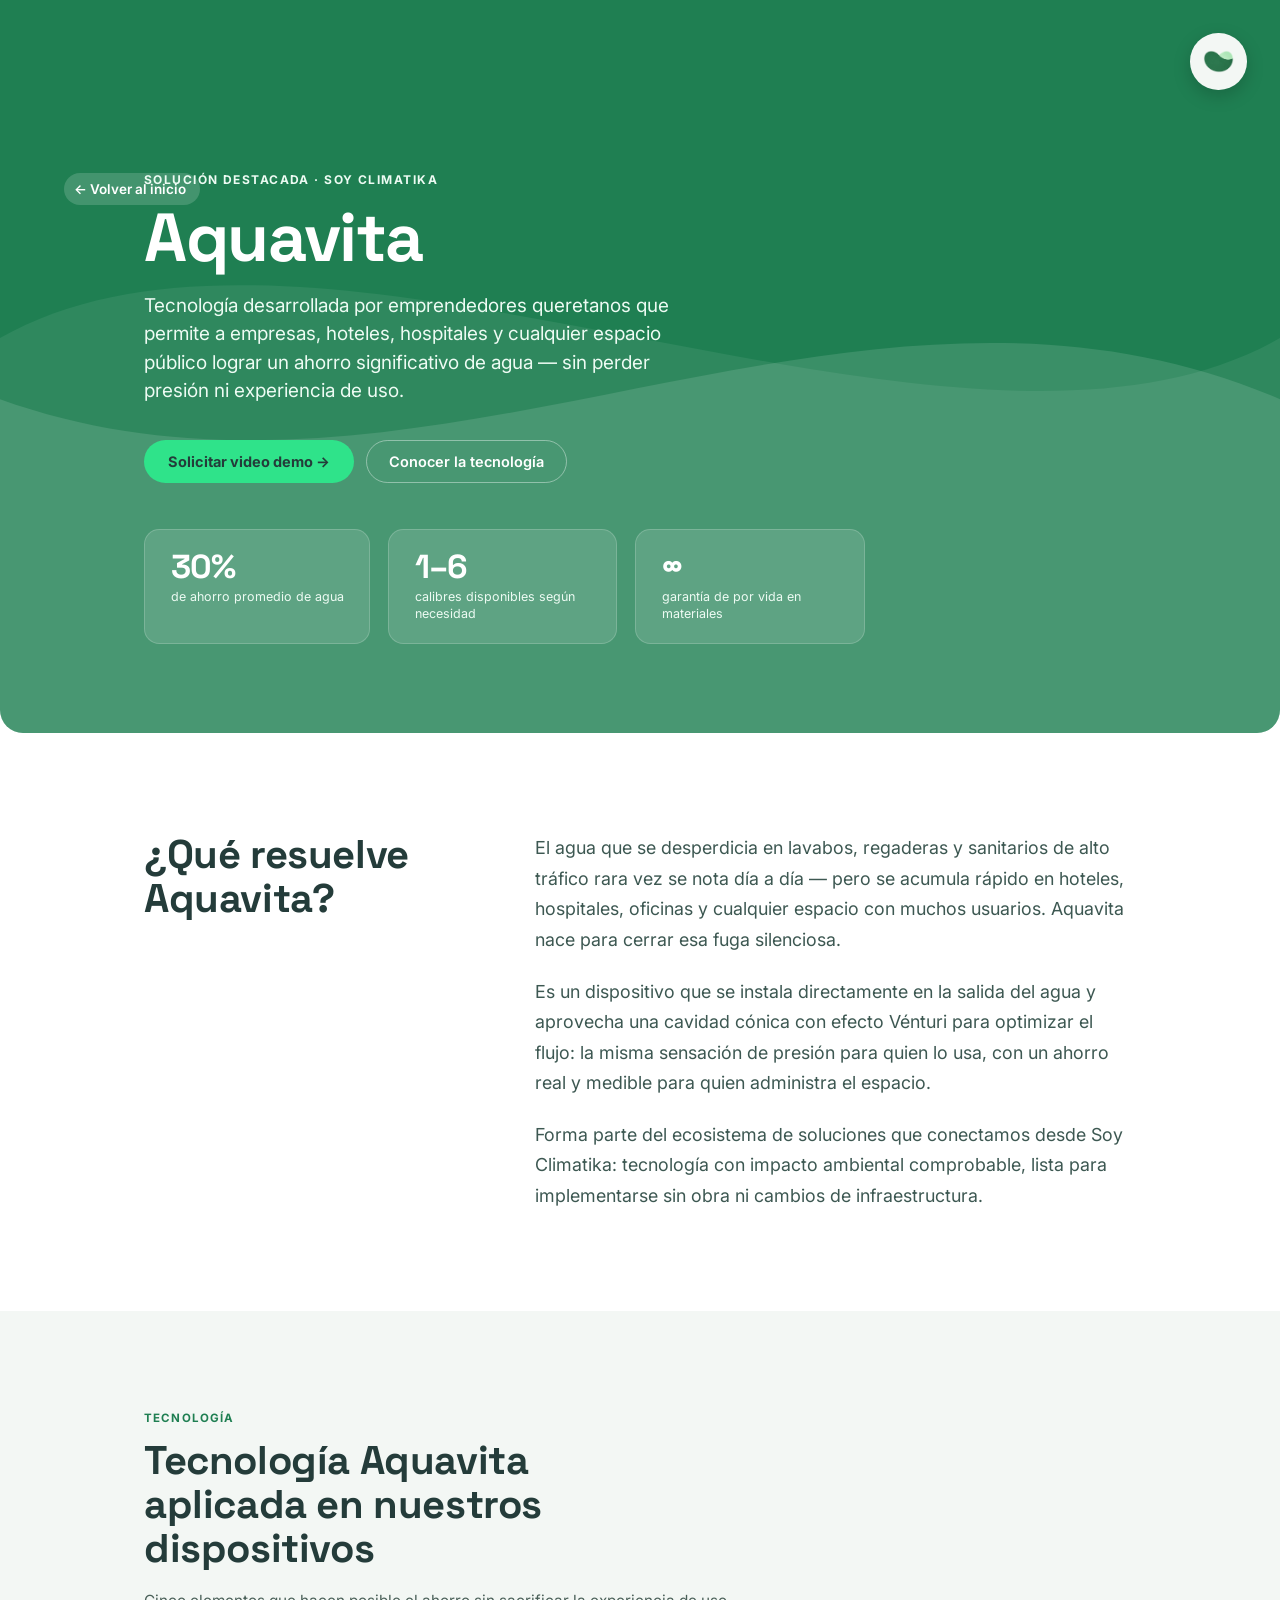
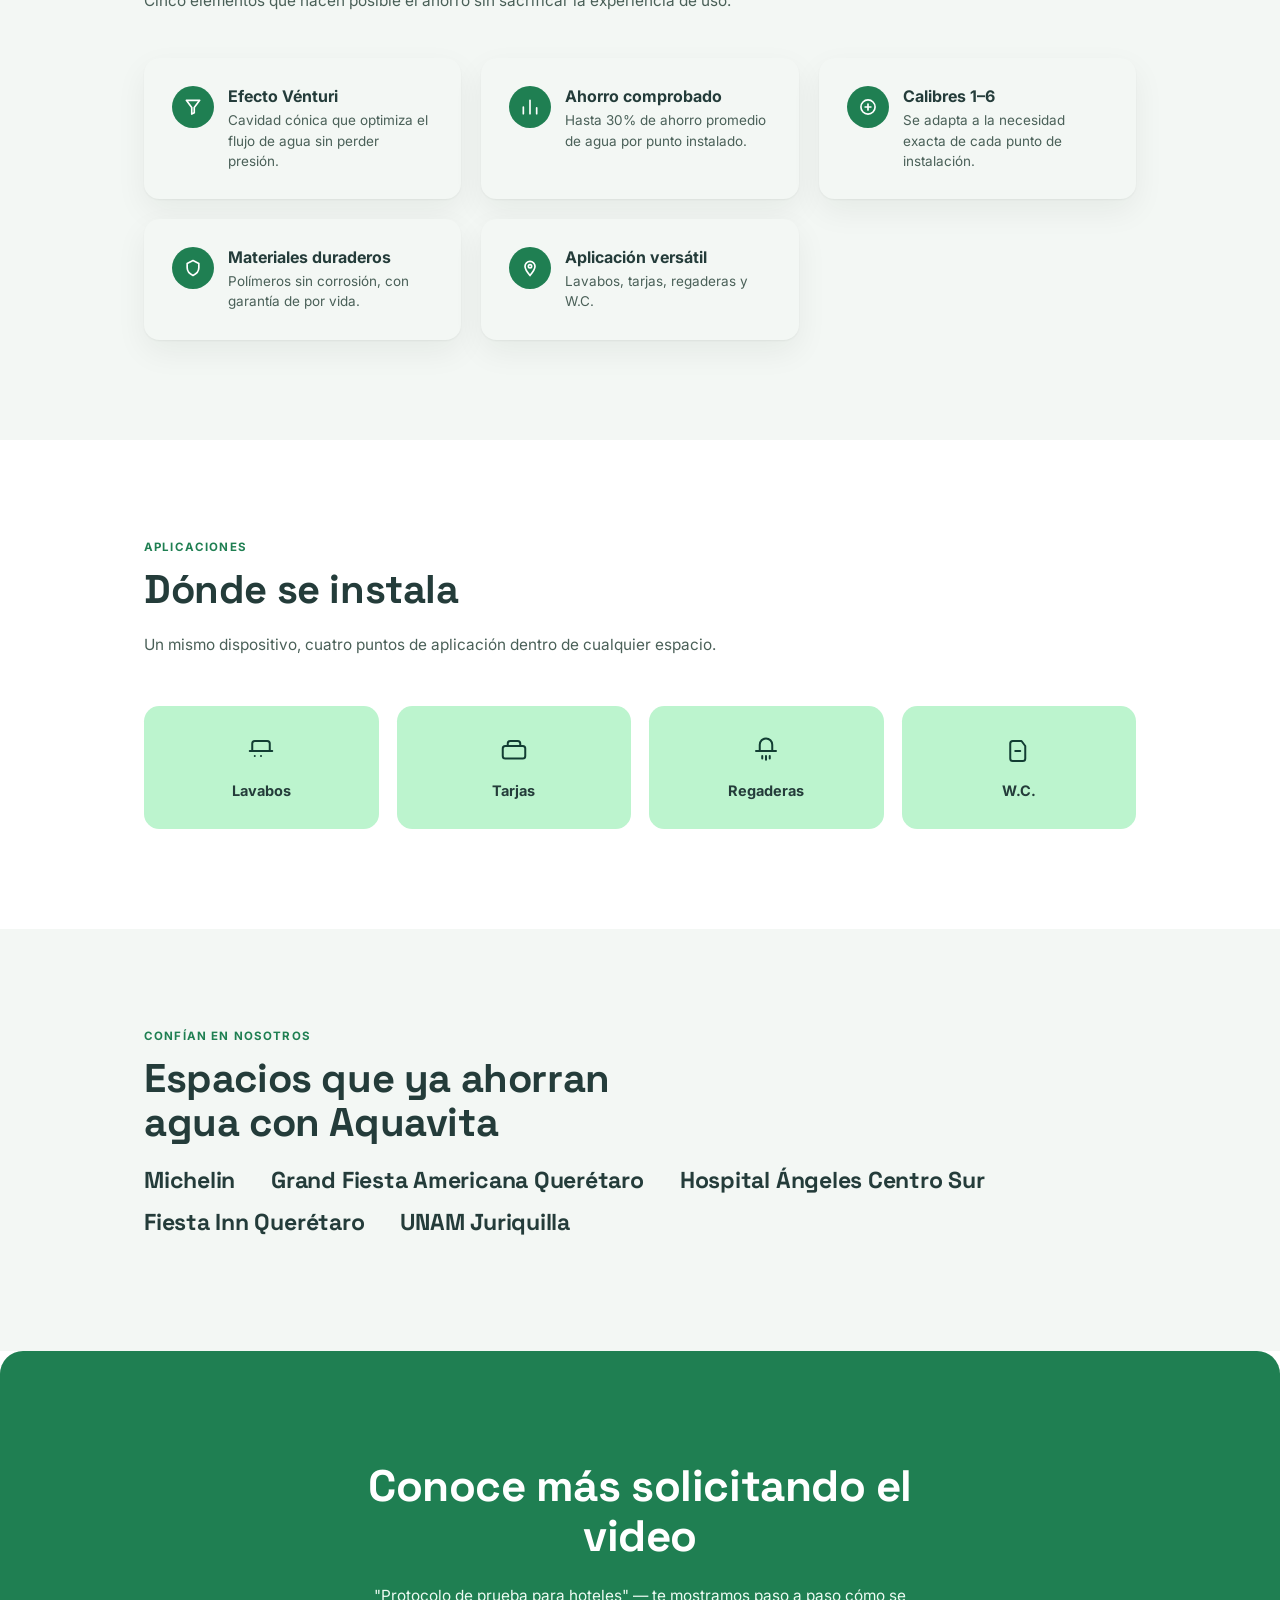
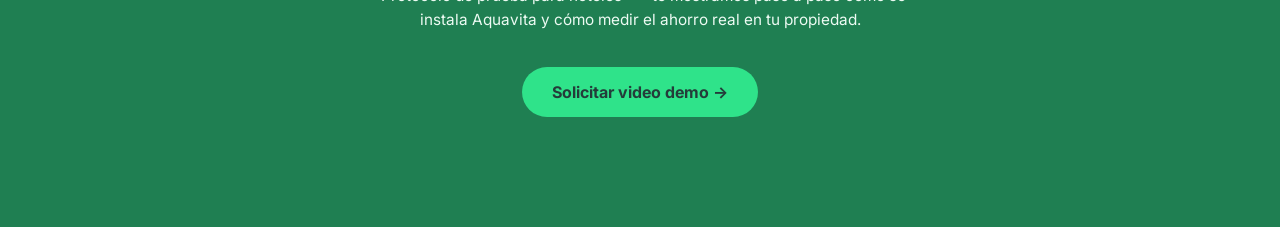
==== aquavita.html @ 723199a8 "Build the Aquavita page, sharing the Nosotros/view-transition pattern New page (aquavita.html), adap" ====
<!DOCTYPE html>
<html lang="es">
<head>
<meta charset="UTF-8">
<meta name="viewport" content="width=device-width, initial-scale=1.0">
<title>Aquavita — Soy Climatika</title>
<meta name="description" content="Aquavita es la tecnología de ahorro de agua de Soy Climatika: hasta 30% de ahorro promedio sin perder presión ni experiencia de uso, ya instalada en hoteles, hospitales y espacios públicos.">
<link rel="icon" type="image/webp" href="assets/img/brand/icon-climatika.webp">
<link rel="preconnect" href="https://fonts.googleapis.com">
<link rel="preconnect" href="https://fonts.gstatic.com" crossorigin>
<link href="https://fonts.googleapis.com/css2?family=Space+Grotesk:wght@400;500;600;700&family=Inter:wght@400;500;600;700&display=swap" rel="stylesheet">
<link rel="stylesheet" href="assets/css/base.css">
<link rel="stylesheet" href="assets/css/aquavita.css">
</head>
<body>

<a class="skip-link sr-only" href="#contenido">Saltar al contenido</a>

<!-- HERO (continúa visualmente el cuadrante "Aquavita" del inicio) -->
<header class="hero-band aq-hero" id="aqHero">
  <a class="back-link" href="./">← Volver al inicio</a>
  <div class="water" aria-hidden="true">
    <svg class="water-layer water-back" viewBox="0 0 1200 120" preserveAspectRatio="none">
      <path d="M0,55 C150,25 450,85 600,55 C750,25 1050,85 1200,55 L1200,120 L0,120 Z"></path>
    </svg>
    <svg class="water-layer water-front" viewBox="0 0 1200 120" preserveAspectRatio="none">
      <path d="M0,65 C200,90 400,35 600,65 C800,90 1000,35 1200,65 L1200,120 L0,120 Z"></path>
    </svg>
  </div>
  <div class="container">
    <div class="hero-band-inner">
      <span class="hero-eyebrow">Solución destacada · Soy Climatika</span>
      <h1 class="display hero-title">Aquavita</h1>
      <p class="hero-sub aq-hero-sub">Tecnología desarrollada por emprendedores queretanos que permite a empresas, hoteles, hospitales y cualquier espacio público lograr un ahorro significativo de agua — sin perder presión ni experiencia de uso.</p>
      <div class="aq-hero-actions">
        <a class="aq-btn-primary" href="contacto.html">Solicitar video demo →</a>
        <a class="aq-btn-ghost" href="#tecnologia">Conocer la tecnología</a>
      </div>
    </div>
    <div class="aq-stats">
      <div class="aq-stat">
        <div class="num display">30%</div>
        <div class="lbl">de ahorro promedio de agua</div>
      </div>
      <div class="aq-stat">
        <div class="num display">1–6</div>
        <div class="lbl">calibres disponibles según necesidad</div>
      </div>
      <div class="aq-stat">
        <div class="num display">∞</div>
        <div class="lbl">garantía de por vida en materiales</div>
      </div>
    </div>
  </div>
</header>

<main id="contenido">

  <!-- QUÉ RESUELVE -->
  <section class="page-section">
    <div class="container reveal aq-intro-grid">
      <h2 class="display section-heading">¿Qué resuelve Aquavita?</h2>
      <div>
        <p class="section-copy">El agua que se desperdicia en lavabos, regaderas y sanitarios de alto tráfico rara vez se nota día a día — pero se acumula rápido en hoteles, hospitales, oficinas y cualquier espacio con muchos usuarios. Aquavita nace para cerrar esa fuga silenciosa.</p>
        <p class="section-copy">Es un dispositivo que se instala directamente en la salida del agua y aprovecha una cavidad cónica con efecto Vénturi para optimizar el flujo: la misma sensación de presión para quien lo usa, con un ahorro real y medible para quien administra el espacio.</p>
        <p class="section-copy">Forma parte del ecosistema de soluciones que conectamos desde Soy Climatika: tecnología con impacto ambiental comprobable, lista para implementarse sin obra ni cambios de infraestructura.</p>
      </div>
    </div>
  </section>

  <!-- TECNOLOGÍA -->
  <section class="page-section section-tint" id="tecnologia">
    <div class="container reveal">
      <div class="aq-tech-head">
        <span class="eyebrow">Tecnología</span>
        <h2 class="display section-heading">Tecnología Aquavita aplicada en nuestros dispositivos</h2>
        <p>Cinco elementos que hacen posible el ahorro sin sacrificar la experiencia de uso.</p>
      </div>

      <div class="feature-grid">
        <div class="feature-card">
          <div class="icon" aria-hidden="true">
            <svg width="20" height="20" viewBox="0 0 24 24" fill="none" stroke="currentColor" stroke-width="2" stroke-linecap="round" stroke-linejoin="round"><path d="M4 4h16l-6.5 8.5V19l-3 1.5v-8L4 4z"/></svg>
          </div>
          <div>
            <h3>Efecto Vénturi</h3>
            <p>Cavidad cónica que optimiza el flujo de agua sin perder presión.</p>
          </div>
        </div>

        <div class="feature-card">
          <div class="icon" aria-hidden="true">
            <svg width="20" height="20" viewBox="0 0 24 24" fill="none" stroke="currentColor" stroke-width="2" stroke-linecap="round" stroke-linejoin="round"><path d="M4 20V12M12 20V4M20 20v-7"/></svg>
          </div>
          <div>
            <h3>Ahorro comprobado</h3>
            <p>Hasta 30% de ahorro promedio de agua por punto instalado.</p>
          </div>
        </div>

        <div class="feature-card">
          <div class="icon" aria-hidden="true">
            <svg width="20" height="20" viewBox="0 0 24 24" fill="none" stroke="currentColor" stroke-width="2" stroke-linecap="round" stroke-linejoin="round"><circle cx="12" cy="12" r="8.5"/><path d="M8.5 12h7M12 8.5v7"/></svg>
          </div>
          <div>
            <h3>Calibres 1–6</h3>
            <p>Se adapta a la necesidad exacta de cada punto de instalación.</p>
          </div>
        </div>

        <div class="feature-card">
          <div class="icon" aria-hidden="true">
            <svg width="20" height="20" viewBox="0 0 24 24" fill="none" stroke="currentColor" stroke-width="2" stroke-linecap="round" stroke-linejoin="round"><path d="M12 3l7 3.5v5.2c0 4.4-3 7.3-7 9.3-4-2-7-4.9-7-9.3V6.5L12 3z"/></svg>
          </div>
          <div>
            <h3>Materiales duraderos</h3>
            <p>Polímeros sin corrosión, con garantía de por vida.</p>
          </div>
        </div>

        <div class="feature-card">
          <div class="icon" aria-hidden="true">
            <svg width="20" height="20" viewBox="0 0 24 24" fill="none" stroke="currentColor" stroke-width="2" stroke-linecap="round" stroke-linejoin="round"><path d="M12 21c3.5-4 6-7.4 6-11a6 6 0 10-12 0c0 3.6 2.5 7 6 11z"/><circle cx="12" cy="10" r="2"/></svg>
          </div>
          <div>
            <h3>Aplicación versátil</h3>
            <p>Lavabos, tarjas, regaderas y W.C.</p>
          </div>
        </div>
      </div>
    </div>
  </section>

  <!-- DÓNDE SE INSTALA -->
  <section class="page-section">
    <div class="container reveal">
      <div class="aq-tech-head">
        <span class="eyebrow">Aplicaciones</span>
        <h2 class="display section-heading">Dónde se instala</h2>
        <p class="section-copy">Un mismo dispositivo, cuatro puntos de aplicación dentro de cualquier espacio.</p>
      </div>
      <div class="apps-grid">
        <div class="app-card">
          <svg class="icon" viewBox="0 0 24 24" fill="none" stroke="currentColor" stroke-width="1.6" stroke-linecap="round" stroke-linejoin="round" aria-hidden="true"><path d="M3 12h18M5 12V6a2 2 0 012-2h10a2 2 0 012 2v6M7 16h.01M12 16h.01"/></svg>
          <h3>Lavabos</h3>
        </div>
        <div class="app-card">
          <svg class="icon" viewBox="0 0 24 24" fill="none" stroke="currentColor" stroke-width="1.6" stroke-linecap="round" stroke-linejoin="round" aria-hidden="true"><rect x="3" y="8" width="18" height="10" rx="2"/><path d="M7 8V6a2 2 0 012-2h6a2 2 0 012 2v2"/></svg>
          <h3>Tarjas</h3>
        </div>
        <div class="app-card">
          <svg class="icon" viewBox="0 0 24 24" fill="none" stroke="currentColor" stroke-width="1.6" stroke-linecap="round" stroke-linejoin="round" aria-hidden="true"><path d="M4 12h16M7 12V7a5 5 0 0110 0v5M9 16v2M12 16v3M15 16v2"/></svg>
          <h3>Regaderas</h3>
        </div>
        <div class="app-card">
          <svg class="icon" viewBox="0 0 24 24" fill="none" stroke="currentColor" stroke-width="1.6" stroke-linecap="round" stroke-linejoin="round" aria-hidden="true"><path d="M7 4h7l3 4v10a2 2 0 01-2 2H7a2 2 0 01-2-2V6a2 2 0 012-2z"/><path d="M9 12h4"/></svg>
          <h3>W.C.</h3>
        </div>
      </div>
    </div>
  </section>

  <!-- CONFÍAN EN NOSOTROS -->
  <section class="page-section section-tint">
    <div class="container reveal">
      <span class="eyebrow">Confían en nosotros</span>
      <h2 class="display section-heading">Espacios que ya ahorran agua con Aquavita</h2>
      <ul class="trust-list">
        <li>Michelin</li>
        <li>Grand Fiesta Americana Querétaro</li>
        <li>Hospital Ángeles Centro Sur</li>
        <li>Fiesta Inn Querétaro</li>
        <li>UNAM Juriquilla</li>
      </ul>
    </div>
  </section>

  <!-- CIERRE -->
  <section class="cta-band reveal" id="cta">
    <h2 class="display">Conoce más solicitando el video</h2>
    <p>"Protocolo de prueba para hoteles" — te mostramos paso a paso cómo se instala Aquavita y cómo medir el ahorro real en tu propiedad.</p>
    <a class="cta-btn" href="contacto.html">Solicitar video demo →</a>
  </section>

</main>

<!-- BOTÓN MENÚ (icono Climatika, no hamburguesa) -->
<button class="menu-btn" id="menuBtn" aria-haspopup="true" aria-expanded="false" aria-controls="navPanel" aria-label="Abrir menú">
  <picture>
    <source srcset="assets/img/brand/icon-climatika.webp" type="image/webp">
    <img class="icono" src="assets/img/brand/icon-climatika.png" alt="" width="37" height="28">
  </picture>
  <span class="x-icon" aria-hidden="true"><span></span><span></span></span>
</button>

<!-- SCRIM COMPARTIDO -->
<div class="scrim" id="scrim"></div>

<!-- PANEL DE NAVEGACIÓN -->
<nav class="nav-panel" id="navPanel" aria-label="Menú principal" hidden>
  <ul>
    <li><a href="./">Inicio</a></li>
    <li><a href="nosotros.html">Nosotros</a></li>
    <li><a href="aquavita.html" aria-current="page">Aquavita</a></li>
    <li><a href="tecnologia.html">Tecnología</a></li>
    <li><a href="clientes.html">Clientes</a></li>
    <li><a href="contacto.html">Contacto</a></li>
  </ul>
  <div class="nav-foot">Soy Climatika · Hub digital de vinculación socioambiental</div>
</nav>

<script src="assets/js/nav.js" defer></script>
<script src="assets/js/reveal.js" defer></script>
</body>
</html>
---- assets/css/base.css ----
:root{
  --verde-climatika:#1F7F52;
  --verde-menta:#BCF4CE;
  --menta-claro:#EDFBF3;
  --verde-medio:#357A54;
  --verde-bosque:#123D33;
  --carbon:#243C3A;
  --niebla:#F3F7F4;
  --blanco:#FFFFFF;
  --verde-accion:#2FE38A;
  --overlay-scrim: rgba(15, 26, 24, .55);
  --cell-shadow: 0 1px 2px rgba(15,26,24,.05), 0 12px 32px rgba(15,26,24,.06);

  --radius: clamp(16px, 1.8vw, 28px);
  --radius-sm: clamp(12px, 1.2vw, 18px);
  --gap: clamp(8px, 1vw, 14px);
  --pad: clamp(6px, 0.9vw, 16px);

  --ease: cubic-bezier(.4,0,.2,1);
}

/* Cross-document view transitions: opt in on every page that loads this
   stylesheet so same-origin navigations between them animate smoothly.
   No-op (silently ignored) in browsers that don't support it. */
@view-transition{
  navigation: auto;
}

*{ box-sizing:border-box; }

html{ scroll-behavior:smooth; }
html,body{
  margin:0;
  overflow-x:hidden;
  background:var(--blanco);
  font-family:'Inter', sans-serif;
  -webkit-font-smoothing:antialiased;
}
@media (prefers-reduced-motion: reduce){
  html{ scroll-behavior:auto; }
}

body{ position:relative; }

a{ color:inherit; }

.display{
  font-family:'Space Grotesk', sans-serif;
  letter-spacing:-0.02em;
}

.sr-only{
  position:absolute;
  width:1px; height:1px;
  padding:0; margin:-1px;
  overflow:hidden;
  clip:rect(0,0,0,0);
  white-space:nowrap;
  border:0;
}

/* ---------- SCROLLABLE PAGE UTILITIES (nosotros.html, aquavita.html, ...) ---------- */

.skip-link{
  position:fixed;
  top:-100px;
  left:16px;
  z-index:100;
  background:var(--carbon);
  color:var(--niebla);
  padding:12px 18px;
  border-radius:999px;
  transition: top .2s ease;
}
.skip-link:focus{ top:16px; }

.container{
  max-width:1120px;
  margin:0 auto;
  padding-left: clamp(20px, 5vw, 64px);
  padding-right: clamp(20px, 5vw, 64px);
}

.back-link{
  position:absolute;
  top: clamp(24px, 2.6vw, 40px);
  left: clamp(20px, 5vw, 64px);
  z-index:1;
  display:inline-flex;
  align-items:center;
  gap:8px;
  font-size:13.5px;
  font-weight:600;
  text-decoration:none;
  padding:8px 14px 8px 10px;
  border-radius:999px;
  background:rgba(255,255,255,.5);
  transition: background .2s ease, transform .2s ease;
}
.back-link:hover{ background:rgba(255,255,255,.85); transform:translateX(-2px); }
.back-link:focus-visible{ outline:3px solid currentColor; outline-offset:2px; }

/* ---------- HERO BAND (estructura compartida; cada página define color/bg) ---------- */
.hero-band{
  position:relative;
  padding: clamp(90px, 12vw, 140px) 0 clamp(56px, 7vw, 90px);
  border-radius: 0 0 var(--radius) var(--radius);
}
.hero-band-inner{ max-width:820px; }
.hero-eyebrow{
  display:block;
  font-size:12px;
  font-weight:700;
  letter-spacing:.12em;
  text-transform:uppercase;
  margin-bottom:16px;
}
.hero-title{
  font-size: clamp(34px, 5.4vw, 68px);
  font-weight:700;
  line-height:1.04;
  letter-spacing:-0.02em;
  margin:0 0 18px 0;
}
.hero-sub{
  font-size: clamp(15px, 1.5vw, 19px);
  line-height:1.5;
  max-width:46ch;
  margin:0;
}

/* ---------- GENERIC SECTION RHYTHM ---------- */
.page-section{
  padding: clamp(56px, 8vw, 100px) 0;
}
.page-section .eyebrow{
  display:block;
  font-size:11.5px;
  font-weight:700;
  letter-spacing:.1em;
  text-transform:uppercase;
  color:var(--verde-climatika);
  margin-bottom:14px;
}
.reveal{
  opacity:0;
  transform:translateY(24px);
  transition: opacity .7s var(--ease), transform .7s var(--ease);
}
.reveal.in-view{ opacity:1; transform:translateY(0); }

.section-heading{
  font-size: clamp(26px, 3.2vw, 40px);
  font-weight:700;
  letter-spacing:-0.01em;
  line-height:1.1;
  margin:0 0 20px 0;
  color:var(--carbon);
  max-width:18ch;
}
.section-copy{
  font-size: clamp(15.5px, 1.4vw, 18px);
  line-height:1.7;
  color:#3D5852;
  max-width:70ch;
  margin:0;
}
.section-copy a{
  color:var(--verde-climatika);
  font-weight:600;
  text-decoration: underline;
  text-decoration-thickness:1.5px;
  text-underline-offset:3px;
}
.section-copy a:hover{ color:var(--verde-bosque); }

/* ---------- TRUST LIST (nombres de clientes) ---------- */
.section-tint{ background:var(--niebla); }
.trust-list{
  list-style:none;
  margin:0 0 14px 0;
  padding:0;
  display:flex;
  flex-wrap:wrap;
  gap: 12px clamp(16px, 3vw, 36px);
}
.trust-list li{
  font-family:'Space Grotesk', sans-serif;
  font-weight:700;
  font-size: clamp(16px, 1.8vw, 24px);
  letter-spacing:-0.01em;
  color:var(--carbon);
}
.trust-note{
  font-size:14px;
  color:#5B6E69;
  margin:0;
}

/* ---------- CLOSING CTA BAND ---------- */
.cta-band{
  background:var(--verde-climatika);
  color:var(--blanco);
  text-align:center;
  padding: clamp(64px, 9vw, 110px) clamp(20px, 5vw, 64px);
  border-radius: var(--radius) var(--radius) 0 0;
}
.cta-band h2{
  font-size: clamp(26px, 3.6vw, 44px);
  font-weight:700;
  letter-spacing:-0.01em;
  line-height:1.15;
  max-width:22ch;
  margin: 0 auto clamp(16px, 2vw, 22px);
}
.cta-band p{
  font-size: clamp(14.5px, 1.2vw, 16.5px);
  color:var(--menta-claro);
  max-width:56ch;
  margin: 0 auto clamp(24px, 3vw, 34px);
  line-height:1.6;
}
.cta-btn{
  display:inline-flex;
  align-items:center;
  gap:10px;
  font-weight:700;
  font-size:16px;
  text-decoration:none;
  color:var(--carbon);
  background:var(--verde-accion);
  padding:15px 30px;
  border-radius:999px;
  transition: filter .2s ease, transform .2s ease;
}
.cta-btn:hover{ filter:brightness(1.05); transform:translateY(-1px); }
.cta-btn:focus-visible{ outline:3px solid var(--blanco); outline-offset:2px; }

/* ---------- MENU BUTTON (icono Climatika, no hamburguesa) ---------- */
.menu-btn{
  position:fixed;
  top: clamp(24px, 2.6vw, 40px);
  right: clamp(24px, 2.6vw, 40px);
  z-index:50;
  width: clamp(52px, 4.4vw, 66px);
  height: clamp(52px, 4.4vw, 66px);
  border-radius:50%;
  background:var(--niebla);
  border:none;
  display:flex;
  align-items:center;
  justify-content:center;
  cursor:pointer;
  box-shadow:0 6px 18px rgba(0,0,0,.18);
  transition: transform .3s ease;
  padding:0;
}
.menu-btn:hover{ transform:scale(1.06); }
.menu-btn:focus-visible{
  outline: 3px solid var(--verde-accion);
  outline-offset: 3px;
}
.menu-btn picture{
  position:absolute;
  inset:0;
  display:flex;
  align-items:center;
  justify-content:center;
}
.menu-btn img{
  width:56%;
  height:auto;
  display:block;
  transition: opacity .2s ease;
}
.menu-btn .x-icon{
  position:absolute;
  inset:0;
  display:flex;
  align-items:center;
  justify-content:center;
  opacity:0;
}
.menu-btn .x-icon span{
  position:absolute;
  width:44%;
  height:2px;
  background:var(--carbon);
  border-radius:2px;
}
.menu-btn .x-icon span:nth-child(1){ transform:rotate(45deg); }
.menu-btn .x-icon span:nth-child(2){ transform:rotate(-45deg); }
.menu-btn.open .icono{ opacity:0; }
.menu-btn.open .x-icon{ opacity:1; }

/* ---------- SCRIM (compartido nav + modales) ---------- */
.scrim{
  position:fixed;
  inset:0;
  background:var(--overlay-scrim);
  z-index:40;
  opacity:0;
  pointer-events:none;
  transition: opacity .3s var(--ease);
}
.scrim.open{ opacity:1; pointer-events:auto; }

/* ---------- NAV PANEL (cuadrante con esquinas redondeadas, no full-screen) ---------- */
.nav-panel{
  position:fixed;
  top: clamp(88px, 8vw, 118px);
  right: clamp(20px, 2.6vw, 40px);
  z-index:51;
  width:min(340px, calc(100vw - 48px));
  background:var(--carbon);
  border-radius:var(--radius);
  padding: clamp(24px,2.6vw,34px);
  box-shadow:0 20px 60px rgba(0,0,0,.35);
  transform:translateY(-12px) scale(.97);
  opacity:0;
  pointer-events:none;
  transition: transform .3s var(--ease), opacity .25s ease;
}
.nav-panel.open{
  transform:translateY(0) scale(1);
  opacity:1;
  pointer-events:auto;
}
.nav-panel ul{
  list-style:none;
  margin:0;
  padding:0;
}
.nav-panel li{
  border-top:1px solid rgba(255,255,255,.12);
}
.nav-panel li:last-child{ border-bottom:1px solid rgba(255,255,255,.12); }
.nav-panel a{
  font-family:'Space Grotesk', sans-serif;
  font-weight:500;
  font-size: clamp(18px, 1.8vw, 22px);
  color:var(--niebla);
  text-decoration:none;
  display:block;
  padding: 12px 2px;
  letter-spacing:-0.01em;
  transition: color .2s ease, transform .2s ease;
}
.nav-panel a:hover, .nav-panel a:focus-visible{
  color:var(--verde-menta);
  transform:translateX(6px);
}
.nav-panel a[aria-current="page"]{ color:var(--verde-accion); }
.nav-panel a:focus-visible{ outline:none; }
.nav-panel .nav-foot{
  margin-top: clamp(18px,2vw,26px);
  color:#8CA69C;
  font-size:11.5px;
  letter-spacing:.04em;
}

/* ---------- WATER FX (efecto de agua en movimiento, reutilizable) ---------- */
.water{
  position:absolute;
  inset:0;
  overflow:hidden;
  pointer-events:none;
  z-index:0;
}
.water-layer{
  position:absolute;
  bottom:-2px;
  left:0;
  width:200%;
  height:100%;
}
.water-back{
  fill: rgba(255,255,255,.07);
  animation: aquaWave 16s linear infinite;
}
.water-front{
  fill: rgba(255,255,255,.12);
  animation: aquaWave 10s linear infinite reverse;
}
@keyframes aquaWave{
  from{ transform: translateX(0); }
  to{ transform: translateX(-50%); }
}

@media (prefers-reduced-motion: reduce){
  .nav-panel, .scrim, .menu-btn{
    transition:none !important;
  }
  .water-layer{ animation:none !important; }
  .reveal{ opacity:1; transform:none; transition:none; }
}

@media (max-width: 860px){
  .nav-panel{ top:auto; bottom:20px; right:20px; left:20px; width:auto; }
}
---- assets/css/aquavita.css ----
/* ---------- HERO (morph target: view-transition-name: aquavita-hero) ---------- */
.aq-hero{
  view-transition-name: aquavita-hero;
  background:var(--verde-climatika);
  color:var(--blanco);
  overflow:hidden;
}
.aq-hero .back-link{ color:var(--blanco); background:rgba(255,255,255,.16); }
.aq-hero .back-link:hover{ background:rgba(255,255,255,.28); }
.aq-hero .hero-eyebrow{ color:var(--menta-claro); }
.aq-hero-sub{ color:var(--menta-claro); }
.aq-hero .hero-band-inner,
.aq-hero .back-link{ position:relative; z-index:1; }

.aq-hero-actions{
  display:flex;
  flex-wrap:wrap;
  gap:12px;
  margin-top: clamp(24px, 2.8vw, 34px);
}
.aq-btn-primary{
  display:inline-flex; align-items:center; gap:8px;
  font-weight:700; font-size:14.5px;
  background:var(--verde-accion); color:var(--carbon);
  padding:13px 24px; border-radius:999px;
  text-decoration:none;
  transition: filter .2s ease, transform .2s ease;
}
.aq-btn-primary:hover{ filter:brightness(1.05); transform:translateY(-1px); }
.aq-btn-primary:focus-visible{ outline:3px solid var(--blanco); outline-offset:2px; }
.aq-btn-ghost{
  display:inline-flex; align-items:center; gap:8px;
  font-weight:600; font-size:14.5px;
  background:transparent; color:var(--blanco);
  border:1.5px solid rgba(255,255,255,.4);
  padding:12px 22px; border-radius:999px;
  text-decoration:none;
  transition: background .2s ease, border-color .2s ease;
}
.aq-btn-ghost:hover{ background:rgba(255,255,255,.12); border-color:rgba(255,255,255,.7); }
.aq-btn-ghost:focus-visible{ outline:3px solid var(--verde-accion); outline-offset:2px; }

.aq-stats{
  display:flex;
  flex-wrap:wrap;
  gap: clamp(12px, 1.6vw, 18px);
  margin-top: clamp(30px, 3.6vw, 46px);
  position:relative;
  z-index:1;
}
.aq-stat{
  background:rgba(255,255,255,.12);
  border:1px solid rgba(255,255,255,.18);
  border-radius:var(--radius-sm);
  padding: clamp(14px, 1.6vw, 20px) clamp(18px, 2vw, 26px);
  min-width:150px;
}
.aq-stat .num{
  font-size: clamp(24px, 2.6vw, 34px);
  font-weight:700;
  line-height:1;
  margin-bottom:6px;
}
.aq-stat .lbl{
  font-size:12.5px;
  color:var(--menta-claro);
  line-height:1.35;
  max-width:22ch;
}

/* ---------- QUÉ RESUELVE (2 columnas) ---------- */
.aq-intro-grid{
  display:grid;
  grid-template-columns: minmax(220px, 340px) 1fr;
  gap: clamp(28px, 4vw, 56px);
}
.aq-intro-grid h2{ margin:0; }
.aq-intro-grid .section-copy + .section-copy{ margin-top: 1.2em; }

/* ---------- TECNOLOGÍA (5 features) ---------- */
.aq-tech-head{ max-width:640px; margin-bottom: clamp(32px, 4vw, 48px); }
.aq-tech-head p{
  font-size: clamp(14.5px, 1.2vw, 16.5px);
  color:#4A6058;
  margin: 10px 0 0 0;
}
.feature-grid{
  display:grid;
  grid-template-columns:repeat(3, 1fr);
  gap: clamp(14px, 1.6vw, 20px);
}
.feature-card{
  background:var(--niebla);
  border-radius:var(--radius-sm);
  padding: clamp(20px, 2.2vw, 28px);
  display:flex;
  gap:14px;
  align-items:flex-start;
  box-shadow: var(--cell-shadow);
}
.feature-card .icon{
  width:42px; height:42px;
  flex-shrink:0;
  border-radius:50%;
  background:var(--verde-climatika);
  color:var(--blanco);
  display:flex;
  align-items:center;
  justify-content:center;
}
.feature-card h3{ font-size:16px; font-weight:700; margin:0 0 4px 0; color:var(--carbon); }
.feature-card p{ font-size:13.5px; line-height:1.5; color:#4A6058; margin:0; }

/* ---------- APLICACIONES (4 puntos) ---------- */
.apps-grid{
  display:grid;
  grid-template-columns:repeat(4, 1fr);
  gap: clamp(12px, 1.6vw, 18px);
}
.app-card{
  background:var(--verde-menta);
  border-radius:var(--radius-sm);
  padding: clamp(22px, 2.4vw, 30px) clamp(10px, 1.4vw, 16px);
  text-align:center;
}
.app-card .icon{
  width:30px; height:30px;
  margin:0 auto 12px;
  color:var(--verde-bosque);
}
.app-card h3{ font-size:14.5px; font-weight:700; margin:0; color:var(--carbon); }

@media (max-width: 900px){
  .aq-intro-grid{ grid-template-columns:1fr; }
  .feature-grid{ grid-template-columns:repeat(2, 1fr); }
}
@media (max-width: 620px){
  .feature-grid{ grid-template-columns:1fr; }
  .apps-grid{ grid-template-columns:repeat(2, 1fr); }
  .aq-stats{ flex-direction:column; }
  .aq-stat{ min-width:0; }
  .aq-hero-actions{ flex-direction:column; align-items:stretch; }
  .aq-hero-actions a{ text-align:center; justify-content:center; }
}
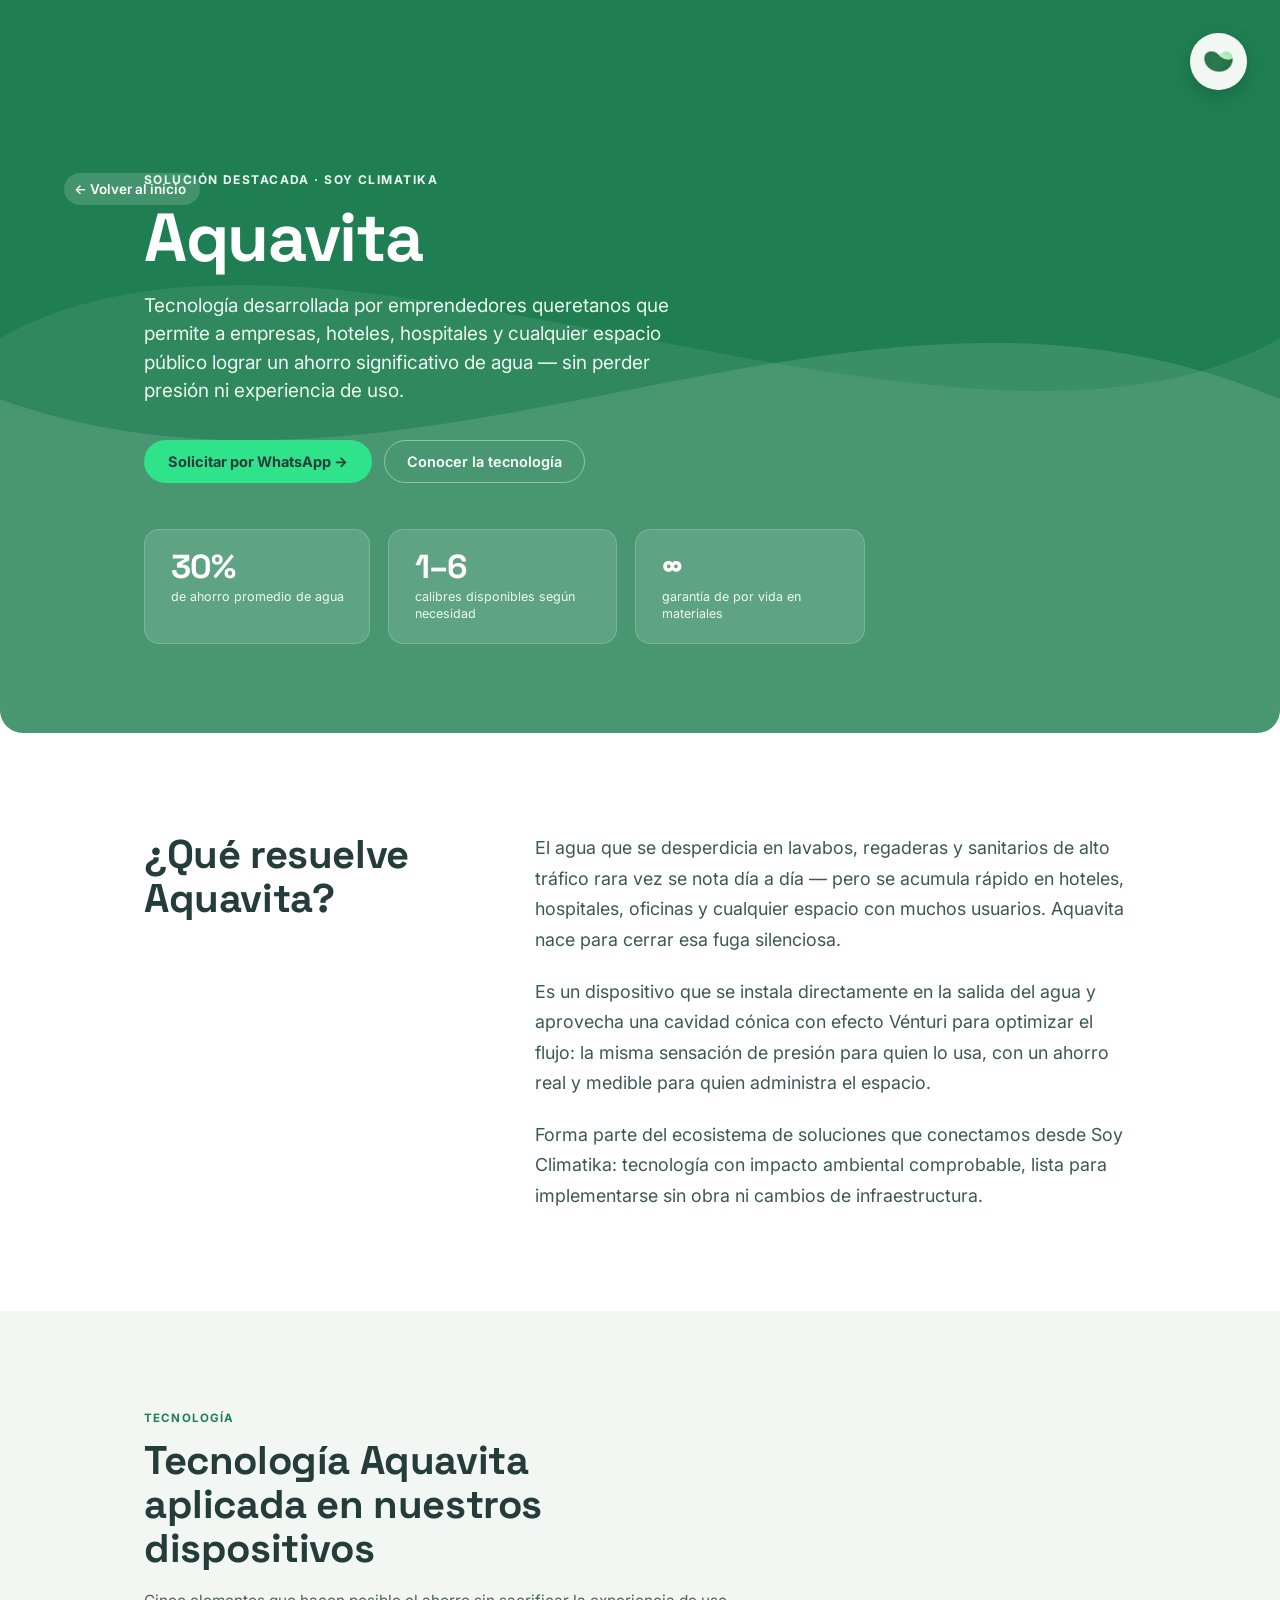
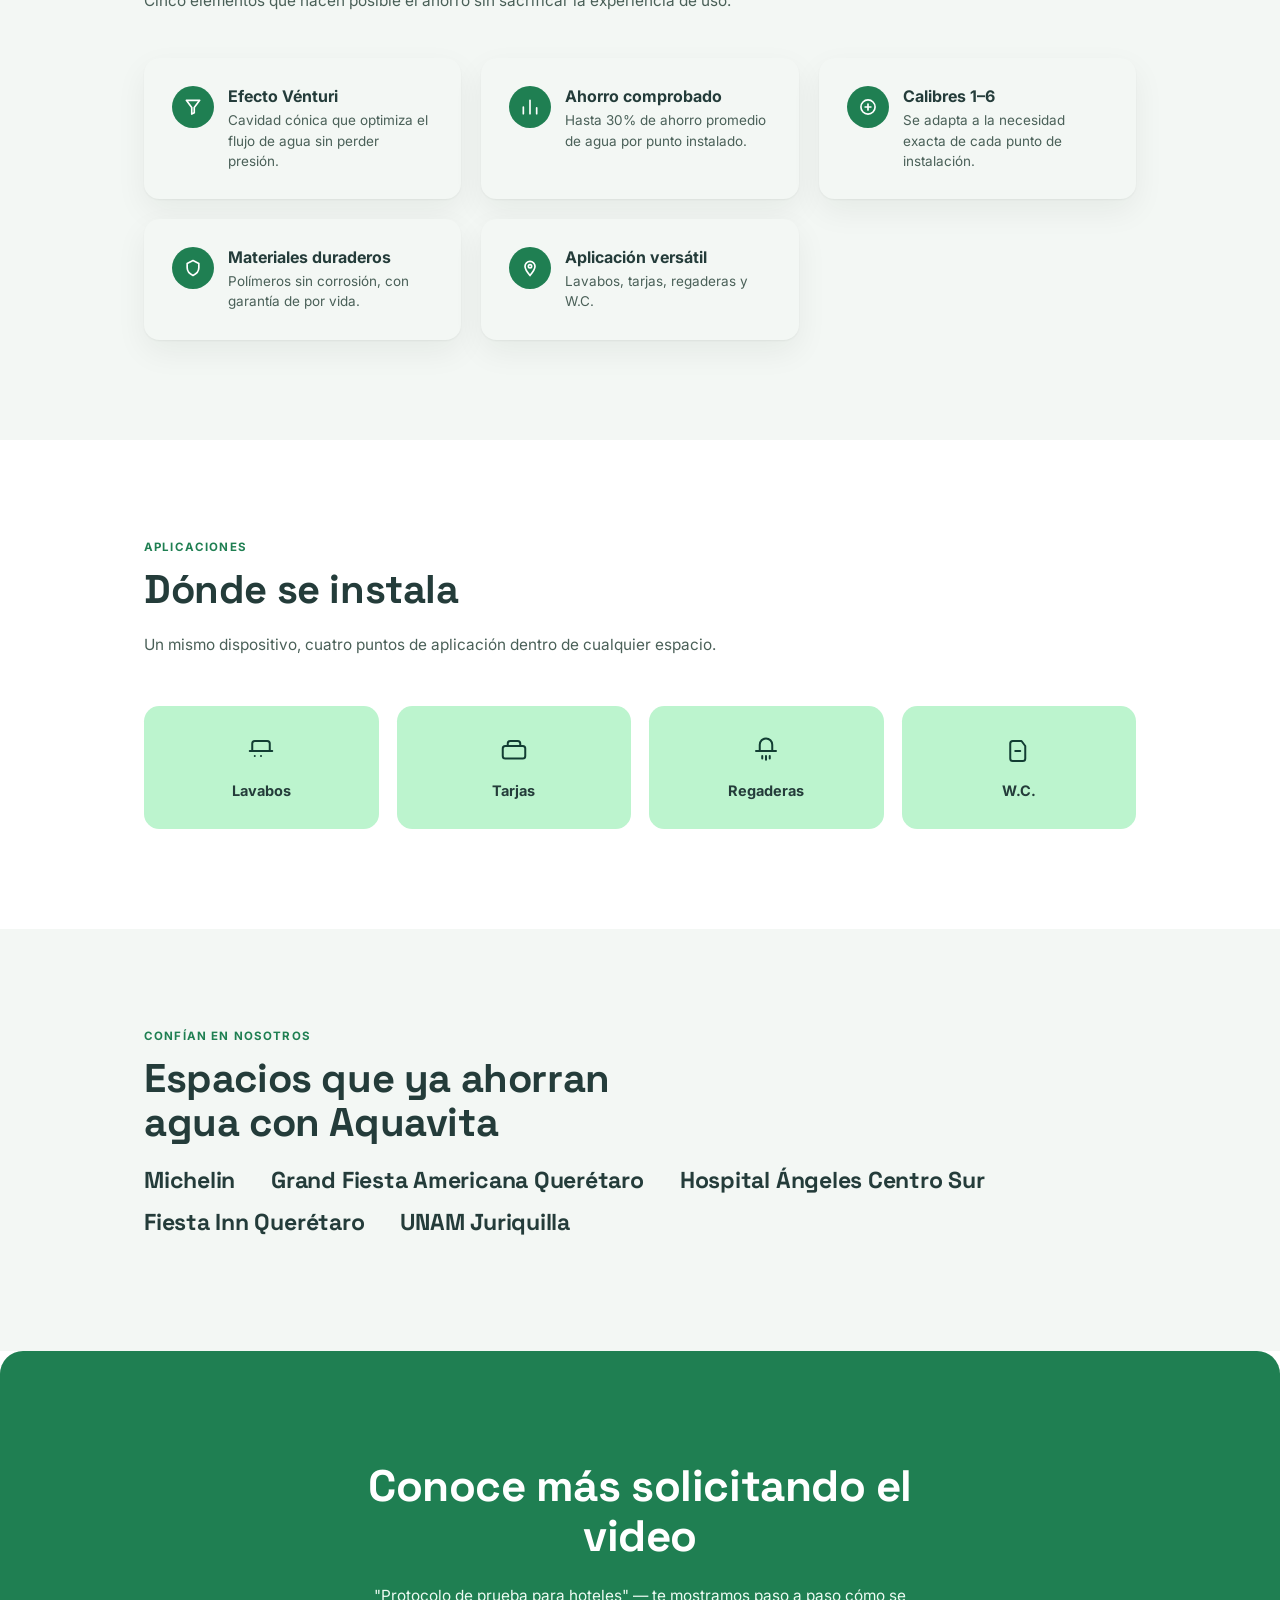
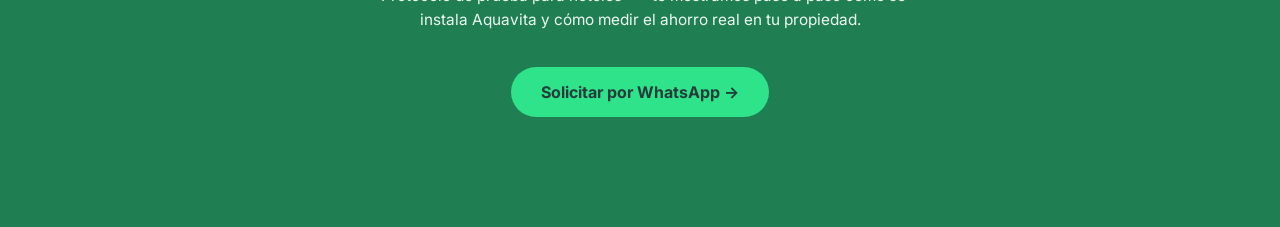
==== commit 39aac31b: "Route every contact CTA to WhatsApp; trim the nav to real pages All Contacto/CTA touchpoints (Hero's" ====
--- a/aquavita.html
+++ b/aquavita.html
@@ -33,7 +33,7 @@
       <h1 class="display hero-title">Aquavita</h1>
       <p class="hero-sub aq-hero-sub">Tecnología desarrollada por emprendedores queretanos que permite a empresas, hoteles, hospitales y cualquier espacio público lograr un ahorro significativo de agua — sin perder presión ni experiencia de uso.</p>
       <div class="aq-hero-actions">
-        <a class="aq-btn-primary" href="contacto.html">Solicitar video demo →</a>
+        <a class="aq-btn-primary" href="https://wa.me/52441457364?text=Hola%2C%20me%20gustaria%20solicitar%20el%20video%20demo%20de%20Aquavita." target="_blank" rel="noopener noreferrer">Solicitar por WhatsApp →</a>
         <a class="aq-btn-ghost" href="#tecnologia">Conocer la tecnología</a>
       </div>
     </div>
@@ -179,7 +179,7 @@
   <section class="cta-band reveal" id="cta">
     <h2 class="display">Conoce más solicitando el video</h2>
     <p>"Protocolo de prueba para hoteles" — te mostramos paso a paso cómo se instala Aquavita y cómo medir el ahorro real en tu propiedad.</p>
-    <a class="cta-btn" href="contacto.html">Solicitar video demo →</a>
+    <a class="cta-btn" href="https://wa.me/52441457364?text=Hola%2C%20me%20gustaria%20solicitar%20el%20video%20demo%20de%20Aquavita." target="_blank" rel="noopener noreferrer">Solicitar por WhatsApp →</a>
   </section>
 
 </main>
@@ -202,9 +202,7 @@
     <li><a href="./">Inicio</a></li>
     <li><a href="nosotros.html">Nosotros</a></li>
     <li><a href="aquavita.html" aria-current="page">Aquavita</a></li>
-    <li><a href="tecnologia.html">Tecnología</a></li>
-    <li><a href="clientes.html">Clientes</a></li>
-    <li><a href="contacto.html">Contacto</a></li>
+    <li><a href="https://wa.me/52441457364?text=Hola%2C%20me%20gustaria%20saber%20mas%20sobre%20Soy%20Climatika." target="_blank" rel="noopener noreferrer">Contacto</a></li>
   </ul>
   <div class="nav-foot">Soy Climatika · Hub digital de vinculación socioambiental</div>
 </nav>
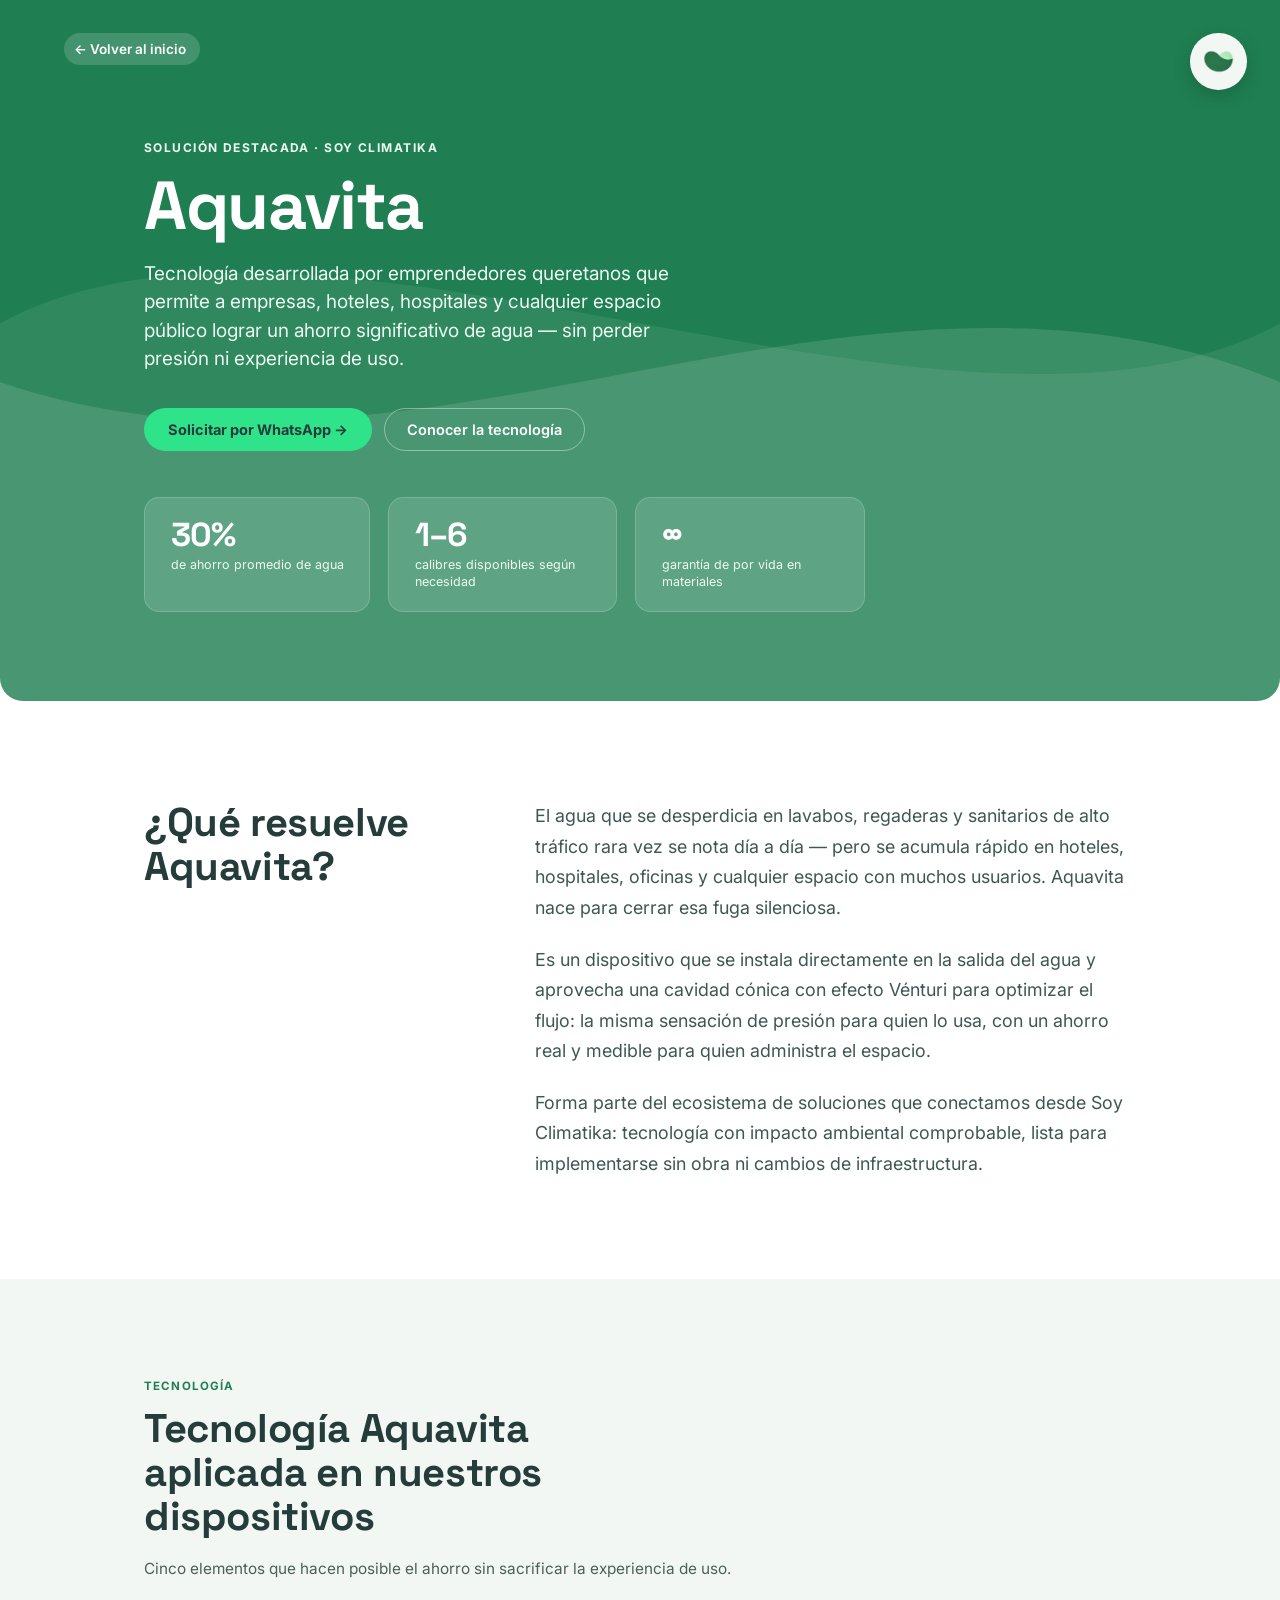
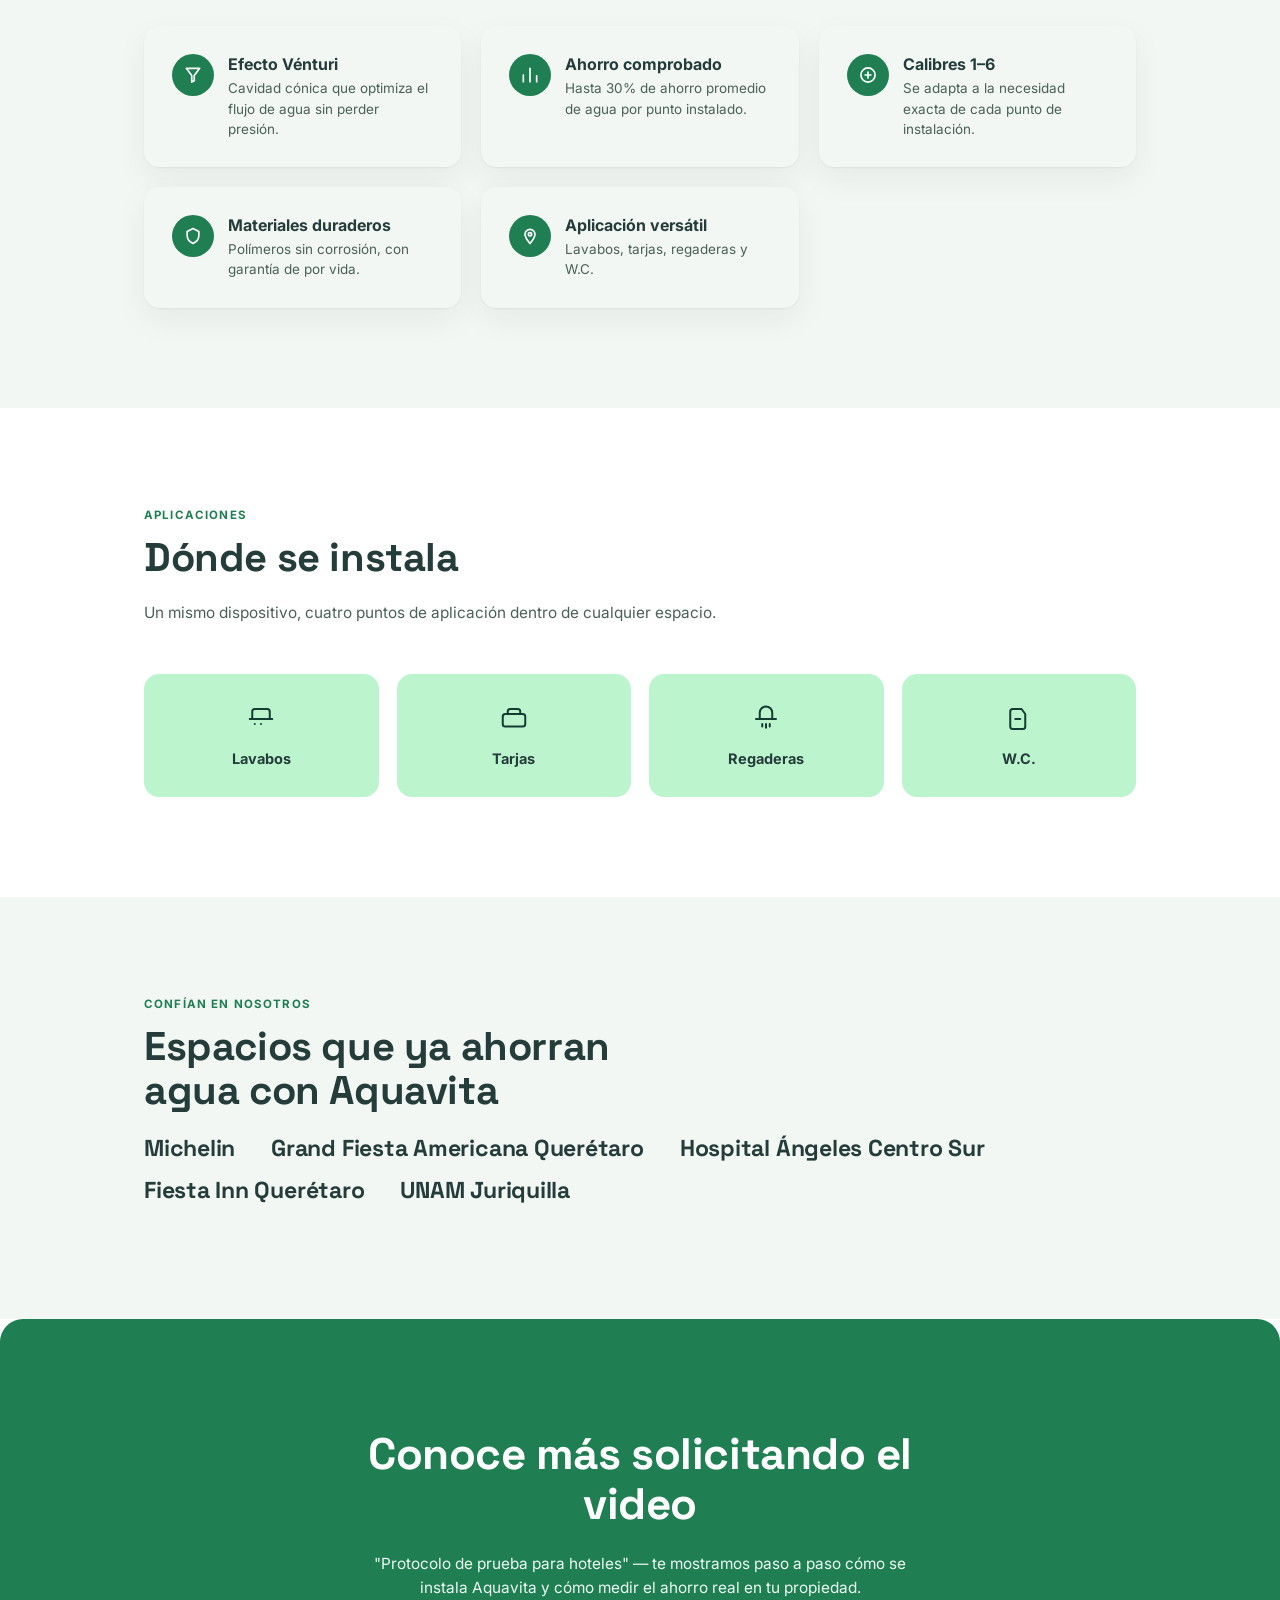
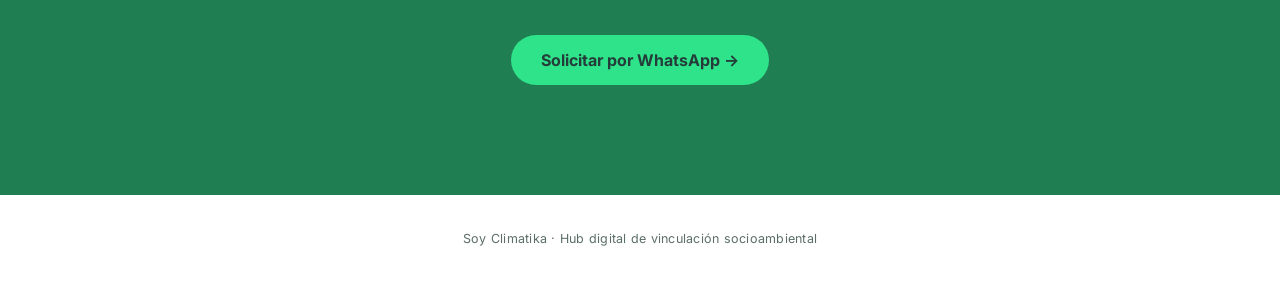
==== commit 403d8d4c: "SEO técnico, performance y accesibilidad (pasada independiente de dominio) Jerarquía semántica y lan" ====
--- a/aquavita.html
+++ b/aquavita.html
@@ -3,8 +3,8 @@
 <head>
 <meta charset="UTF-8">
 <meta name="viewport" content="width=device-width, initial-scale=1.0">
-<title>Aquavita — Soy Climatika</title>
-<meta name="description" content="Aquavita es la tecnología de ahorro de agua de Soy Climatika: hasta 30% de ahorro promedio sin perder presión ni experiencia de uso, ya instalada en hoteles, hospitales y espacios públicos.">
+<title>Aquavita — Tecnología de ahorro de agua | Soy Climatika</title>
+<meta name="description" content="Aquavita, tecnología de Soy Climatika, permite a hoteles, hospitales y empresas ahorrar hasta 30% de agua sin perder presión ni la experiencia de uso.">
 <link rel="icon" type="image/webp" href="assets/img/brand/icon-climatika.webp">
 <link rel="preconnect" href="https://fonts.googleapis.com">
 <link rel="preconnect" href="https://fonts.gstatic.com" crossorigin>
@@ -33,7 +33,7 @@
       <h1 class="display hero-title">Aquavita</h1>
       <p class="hero-sub aq-hero-sub">Tecnología desarrollada por emprendedores queretanos que permite a empresas, hoteles, hospitales y cualquier espacio público lograr un ahorro significativo de agua — sin perder presión ni experiencia de uso.</p>
       <div class="aq-hero-actions">
-        <a class="aq-btn-primary" href="https://wa.me/52441457364?text=Hola%2C%20me%20gustaria%20solicitar%20el%20video%20demo%20de%20Aquavita." target="_blank" rel="noopener noreferrer">Solicitar por WhatsApp →</a>
+        <a class="aq-btn-primary" href="https://wa.me/524421457364?text=Hola%2C%20me%20gustaria%20solicitar%20el%20video%20demo%20de%20Aquavita." target="_blank" rel="noopener noreferrer">Solicitar por WhatsApp →</a>
         <a class="aq-btn-ghost" href="#tecnologia">Conocer la tecnología</a>
       </div>
     </div>
@@ -57,9 +57,9 @@
 <main id="contenido">
 
   <!-- QUÉ RESUELVE -->
-  <section class="page-section">
+  <section class="page-section" aria-labelledby="que-resuelve-heading">
     <div class="container reveal aq-intro-grid">
-      <h2 class="display section-heading">¿Qué resuelve Aquavita?</h2>
+      <h2 class="display section-heading" id="que-resuelve-heading">¿Qué resuelve Aquavita?</h2>
       <div>
         <p class="section-copy">El agua que se desperdicia en lavabos, regaderas y sanitarios de alto tráfico rara vez se nota día a día — pero se acumula rápido en hoteles, hospitales, oficinas y cualquier espacio con muchos usuarios. Aquavita nace para cerrar esa fuga silenciosa.</p>
         <p class="section-copy">Es un dispositivo que se instala directamente en la salida del agua y aprovecha una cavidad cónica con efecto Vénturi para optimizar el flujo: la misma sensación de presión para quien lo usa, con un ahorro real y medible para quien administra el espacio.</p>
@@ -69,11 +69,11 @@
   </section>
 
   <!-- TECNOLOGÍA -->
-  <section class="page-section section-tint" id="tecnologia">
+  <section class="page-section section-tint" id="tecnologia" aria-labelledby="tecnologia-heading">
     <div class="container reveal">
       <div class="aq-tech-head">
         <span class="eyebrow">Tecnología</span>
-        <h2 class="display section-heading">Tecnología Aquavita aplicada en nuestros dispositivos</h2>
+        <h2 class="display section-heading" id="tecnologia-heading">Tecnología Aquavita aplicada en nuestros dispositivos</h2>
         <p>Cinco elementos que hacen posible el ahorro sin sacrificar la experiencia de uso.</p>
       </div>
 
@@ -132,11 +132,11 @@
   </section>
 
   <!-- DÓNDE SE INSTALA -->
-  <section class="page-section">
+  <section class="page-section" aria-labelledby="aplicaciones-heading">
     <div class="container reveal">
       <div class="aq-tech-head">
         <span class="eyebrow">Aplicaciones</span>
-        <h2 class="display section-heading">Dónde se instala</h2>
+        <h2 class="display section-heading" id="aplicaciones-heading">Dónde se instala</h2>
         <p class="section-copy">Un mismo dispositivo, cuatro puntos de aplicación dentro de cualquier espacio.</p>
       </div>
       <div class="apps-grid">
@@ -161,10 +161,10 @@
   </section>
 
   <!-- CONFÍAN EN NOSOTROS -->
-  <section class="page-section section-tint">
+  <section class="page-section section-tint" aria-labelledby="confian-heading">
     <div class="container reveal">
       <span class="eyebrow">Confían en nosotros</span>
-      <h2 class="display section-heading">Espacios que ya ahorran agua con Aquavita</h2>
+      <h2 class="display section-heading" id="confian-heading">Espacios que ya ahorran agua con Aquavita</h2>
       <ul class="trust-list">
         <li>Michelin</li>
         <li>Grand Fiesta Americana Querétaro</li>
@@ -176,17 +176,22 @@
   </section>
 
   <!-- CIERRE -->
-  <section class="cta-band reveal" id="cta">
-    <h2 class="display">Conoce más solicitando el video</h2>
+  <section class="cta-band reveal" id="cta" aria-labelledby="aq-cta-heading">
+    <h2 class="display" id="aq-cta-heading">Conoce más solicitando el video</h2>
     <p>"Protocolo de prueba para hoteles" — te mostramos paso a paso cómo se instala Aquavita y cómo medir el ahorro real en tu propiedad.</p>
-    <a class="cta-btn" href="https://wa.me/52441457364?text=Hola%2C%20me%20gustaria%20solicitar%20el%20video%20demo%20de%20Aquavita." target="_blank" rel="noopener noreferrer">Solicitar por WhatsApp →</a>
+    <a class="cta-btn" href="https://wa.me/524421457364?text=Hola%2C%20me%20gustaria%20solicitar%20el%20video%20demo%20de%20Aquavita." target="_blank" rel="noopener noreferrer">Solicitar por WhatsApp →</a>
   </section>
 
 </main>
+
+<footer class="site-footer">
+  <p>Soy Climatika · Hub digital de vinculación socioambiental</p>
+</footer>
 
 <!-- BOTÓN MENÚ (icono Climatika, no hamburguesa) -->
 <button class="menu-btn" id="menuBtn" aria-haspopup="true" aria-expanded="false" aria-controls="navPanel" aria-label="Abrir menú">
   <picture>
+    <source srcset="assets/img/brand/icon-climatika.avif" type="image/avif">
     <source srcset="assets/img/brand/icon-climatika.webp" type="image/webp">
     <img class="icono" src="assets/img/brand/icon-climatika.png" alt="" width="37" height="28">
   </picture>
@@ -194,7 +199,7 @@
 </button>
 
 <!-- SCRIM COMPARTIDO -->
-<div class="scrim" id="scrim"></div>
+<div class="scrim" id="scrim" aria-hidden="true"></div>
 
 <!-- PANEL DE NAVEGACIÓN -->
 <nav class="nav-panel" id="navPanel" aria-label="Menú principal" hidden>
@@ -202,7 +207,7 @@
     <li><a href="./">Inicio</a></li>
     <li><a href="nosotros.html">Nosotros</a></li>
     <li><a href="aquavita.html" aria-current="page">Aquavita</a></li>
-    <li><a href="https://wa.me/52441457364?text=Hola%2C%20me%20gustaria%20saber%20mas%20sobre%20Soy%20Climatika." target="_blank" rel="noopener noreferrer">Contacto</a></li>
+    <li><a href="https://wa.me/524421457364?text=Hola%2C%20me%20gustaria%20saber%20mas%20sobre%20Soy%20Climatika." target="_blank" rel="noopener noreferrer">Contacto</a></li>
   </ul>
   <div class="nav-foot">Soy Climatika · Hub digital de vinculación socioambiental</div>
 </nav>
--- a/assets/css/base.css
+++ b/assets/css/base.css
@@ -140,7 +140,7 @@
   letter-spacing:.1em;
   text-transform:uppercase;
   color:var(--verde-climatika);
-  margin-bottom:14px;
+  margin:0 0 14px 0;
 }
 .reveal{
   opacity:0;
@@ -235,6 +235,18 @@
 }
 .cta-btn:hover{ filter:brightness(1.05); transform:translateY(-1px); }
 .cta-btn:focus-visible{ outline:3px solid var(--blanco); outline-offset:2px; }
+
+/* ---------- SITE FOOTER ---------- */
+.site-footer{
+  padding: clamp(24px, 3vw, 36px) clamp(20px, 5vw, 64px);
+  text-align:center;
+}
+.site-footer p{
+  margin:0;
+  font-size:12.5px;
+  letter-spacing:.02em;
+  color:#5B6E69;
+}
 
 /* ---------- MENU BUTTON (icono Climatika, no hamburguesa) ---------- */
 .menu-btn{
--- a/assets/css/aquavita.css
+++ b/assets/css/aquavita.css
@@ -9,8 +9,7 @@
 .aq-hero .back-link:hover{ background:rgba(255,255,255,.28); }
 .aq-hero .hero-eyebrow{ color:var(--menta-claro); }
 .aq-hero-sub{ color:var(--menta-claro); }
-.aq-hero .hero-band-inner,
-.aq-hero .back-link{ position:relative; z-index:1; }
+.aq-hero .hero-band-inner{ position:relative; z-index:1; }
 
 .aq-hero-actions{
   display:flex;
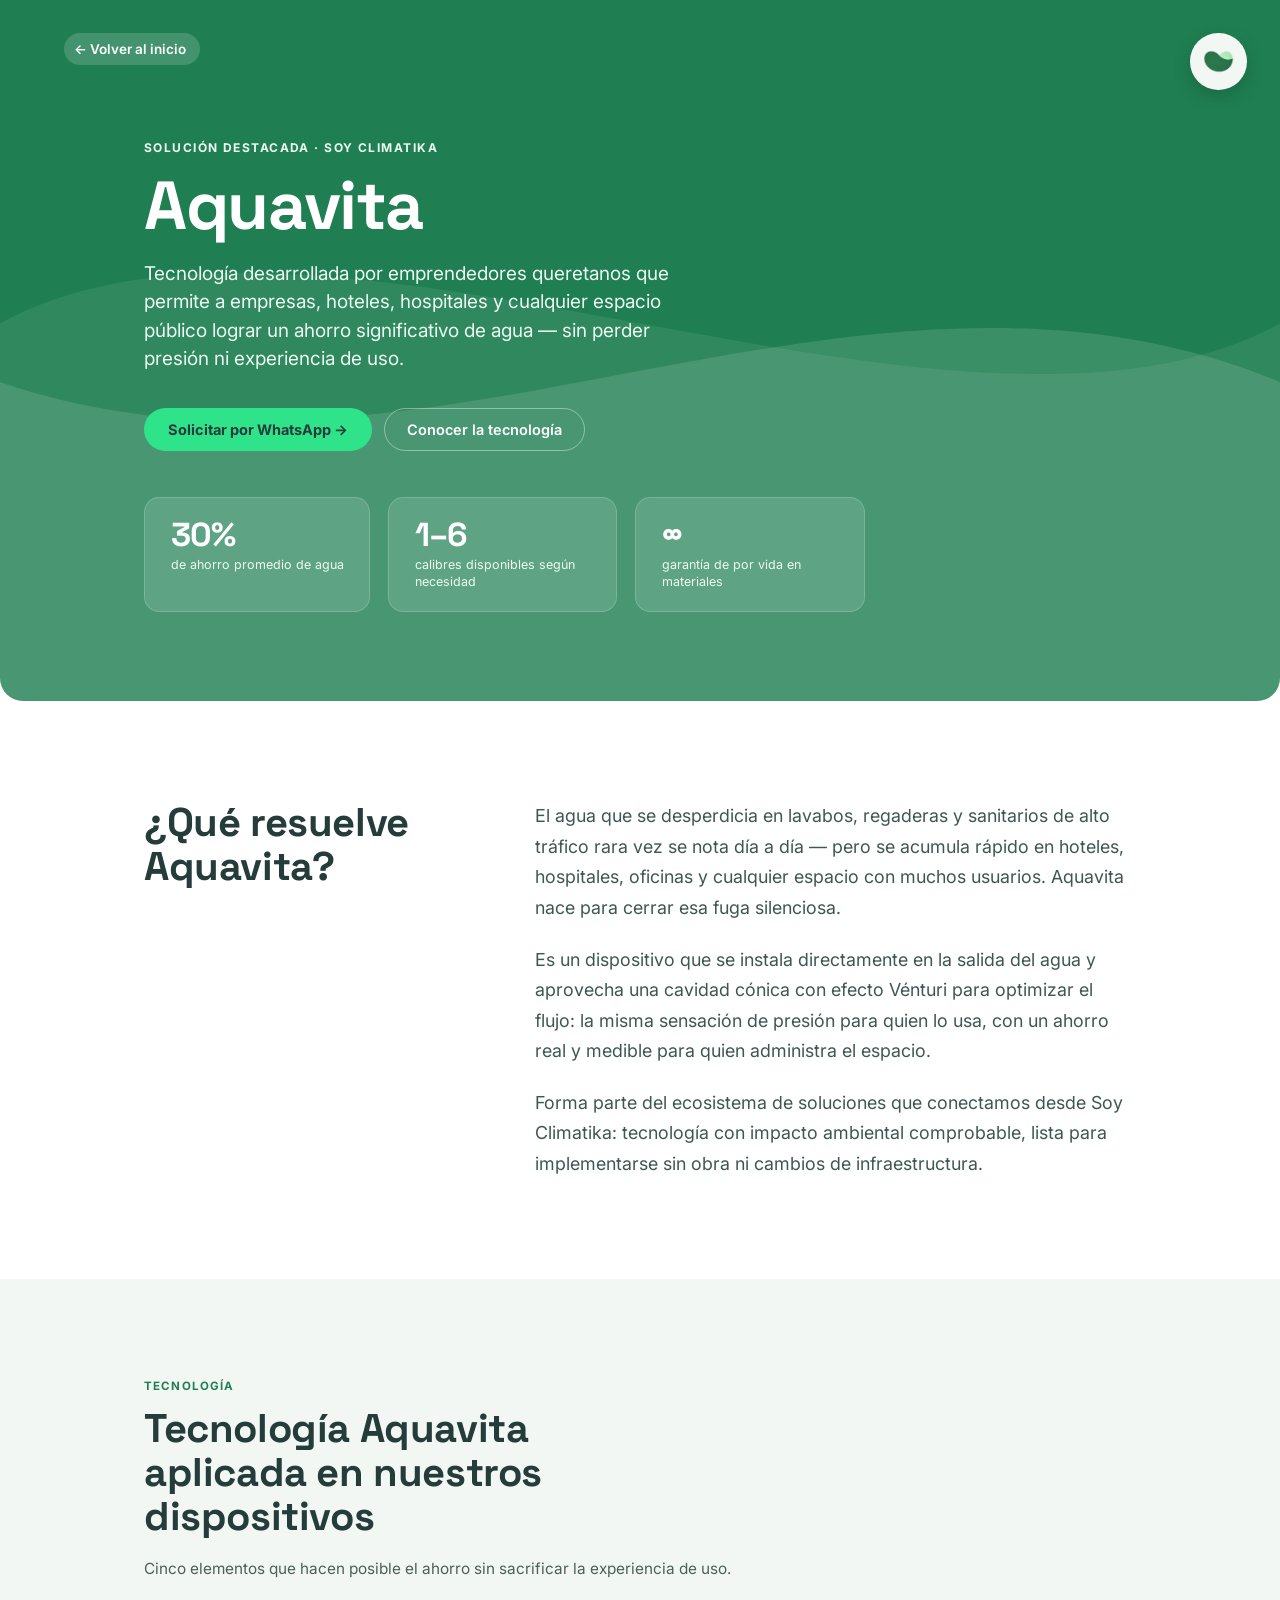
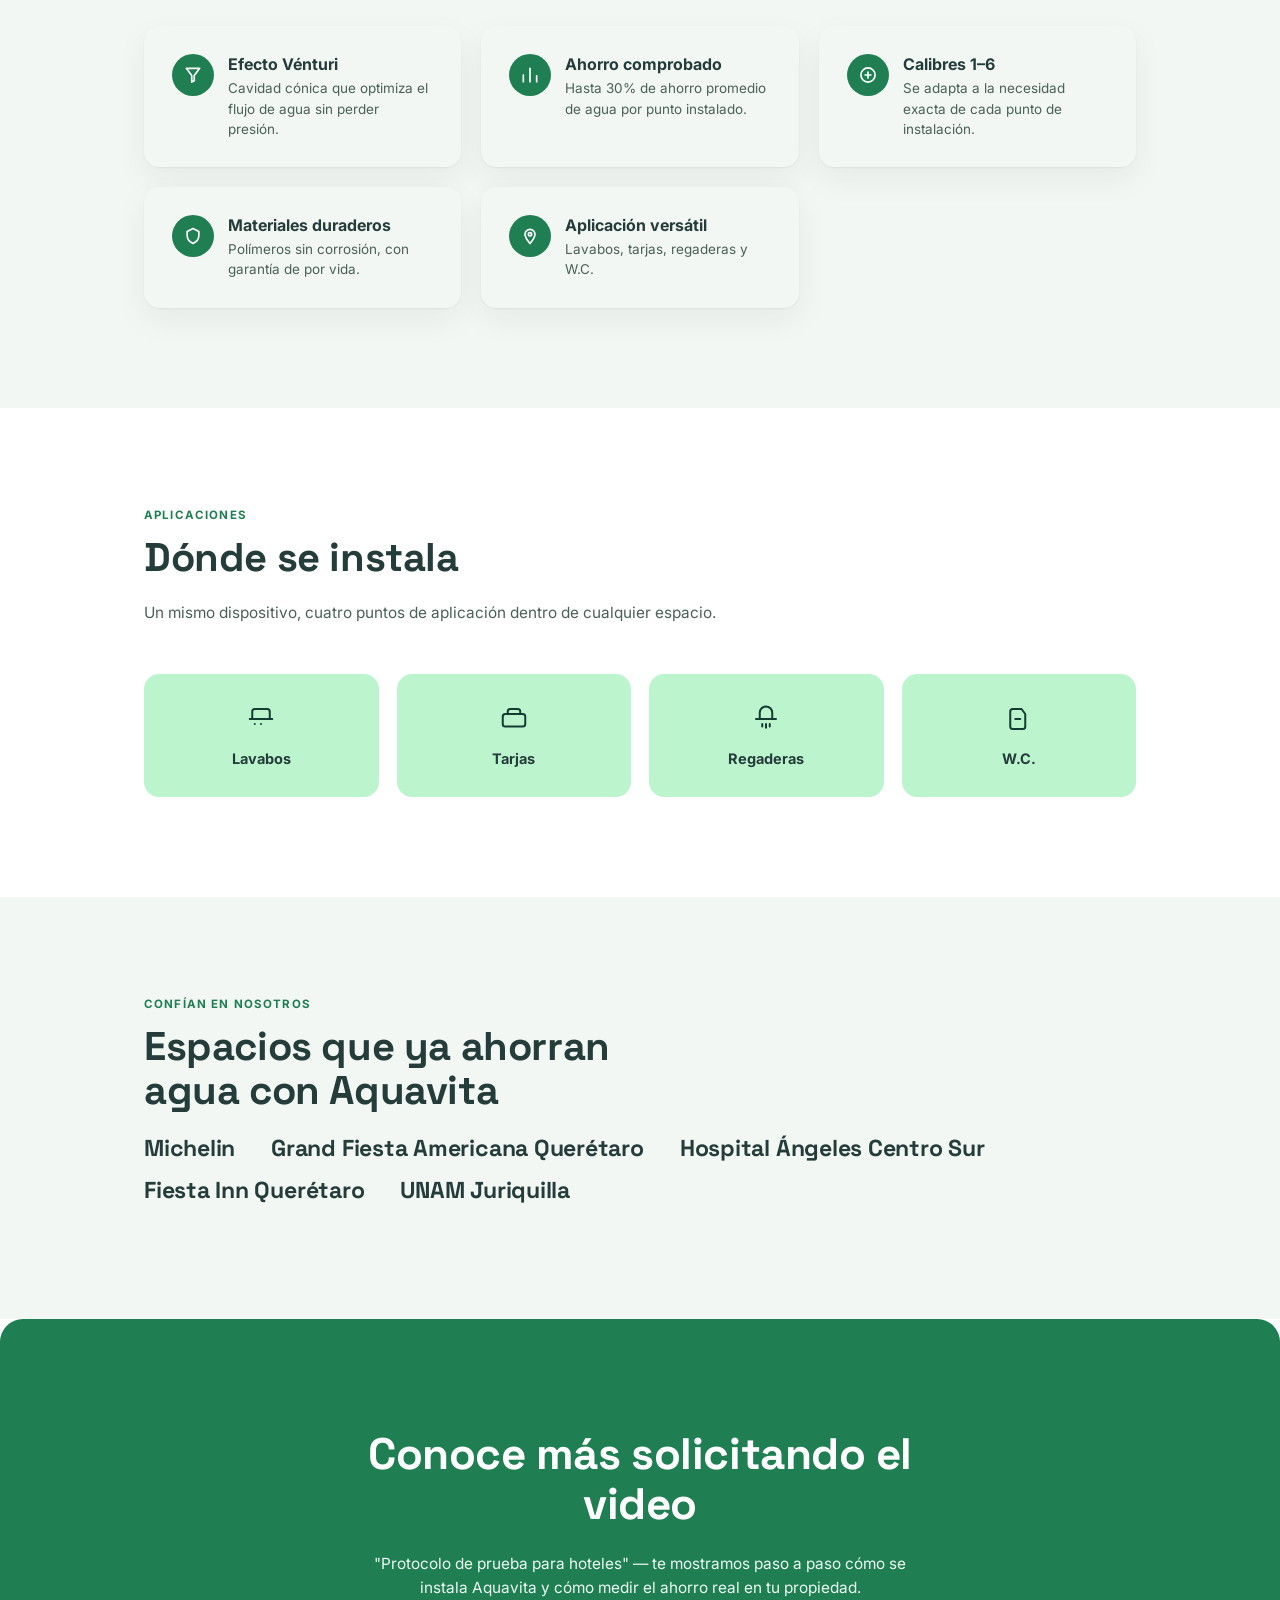
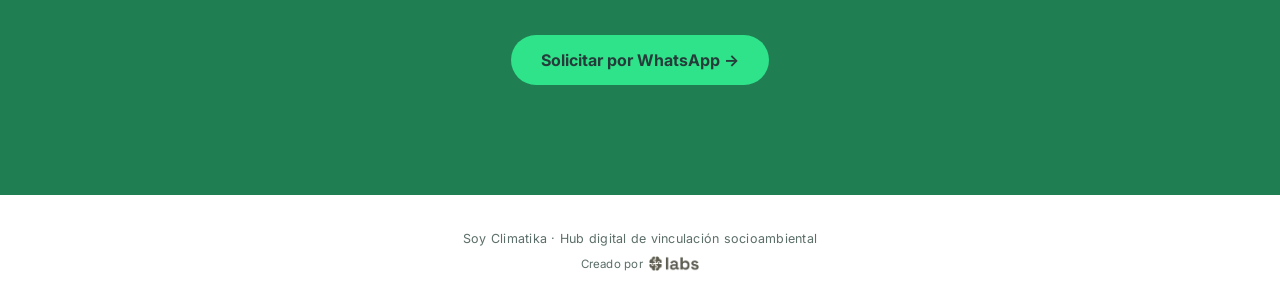
==== commit 5f1f15bf: "Agregar crédito "Creado por LABS" en el pie de cada página - Proceso el logo subido (Labs Logo - Dar" ====
--- a/aquavita.html
+++ b/aquavita.html
@@ -186,6 +186,13 @@
 
 <footer class="site-footer">
   <p>Soy Climatika · Hub digital de vinculación socioambiental</p>
+  <p class="credit-line">Creado por <a href="https://labs.publifix.net/" target="_blank" rel="noopener noreferrer">
+    <picture>
+      <source srcset="assets/img/brand/labs-logo-dark.avif" type="image/avif">
+      <source srcset="assets/img/brand/labs-logo-dark.webp" type="image/webp">
+      <img src="assets/img/brand/labs-logo-dark.png" alt="LABS by Publifix" width="223" height="66" loading="lazy">
+    </picture>
+  </a></p>
 </footer>
 
 <!-- BOTÓN MENÚ (icono Climatika, no hamburguesa) -->
--- a/assets/css/base.css
+++ b/assets/css/base.css
@@ -246,6 +246,72 @@
   font-size:12.5px;
   letter-spacing:.02em;
   color:#5B6E69;
+}
+.site-footer .credit-line{
+  display:flex;
+  align-items:center;
+  justify-content:center;
+  gap:6px;
+  margin:10px 0 0 0;
+  font-size:11.5px;
+}
+.credit-line a{
+  display:inline-flex;
+  align-items:center;
+  line-height:0;
+  border-radius:3px;
+}
+.credit-line img{
+  height:15px;
+  width:auto;
+  display:block;
+  opacity:.82;
+  transition:opacity .2s ease;
+}
+.credit-line a:hover img{ opacity:1; }
+.credit-line a:focus-visible{
+  outline:2px solid var(--verde-climatika);
+  outline-offset:3px;
+}
+
+/* Badge fijo para index.html (hero de viewport fijo, sin scroll en escritorio) */
+.credit-badge{
+  position:fixed;
+  left:50%;
+  bottom: clamp(10px, 1.4vw, 16px);
+  transform:translateX(-50%);
+  z-index:39;
+  display:flex;
+  align-items:center;
+  gap:6px;
+  margin:0;
+  padding:6px 14px 6px 12px;
+  border-radius:999px;
+  background:rgba(255,255,255,.88);
+  backdrop-filter:blur(6px);
+  -webkit-backdrop-filter:blur(6px);
+  font-size:11px;
+  letter-spacing:.01em;
+  color:#5B6E69;
+  box-shadow:0 4px 14px rgba(15,26,24,.1);
+}
+.credit-badge a{
+  display:inline-flex;
+  align-items:center;
+  line-height:0;
+  border-radius:3px;
+}
+.credit-badge img{
+  height:13px;
+  width:auto;
+  display:block;
+  opacity:.85;
+  transition:opacity .2s ease;
+}
+.credit-badge a:hover img{ opacity:1; }
+.credit-badge a:focus-visible{
+  outline:2px solid var(--verde-climatika);
+  outline-offset:2px;
 }
 
 /* ---------- MENU BUTTON (icono Climatika, no hamburguesa) ---------- */
